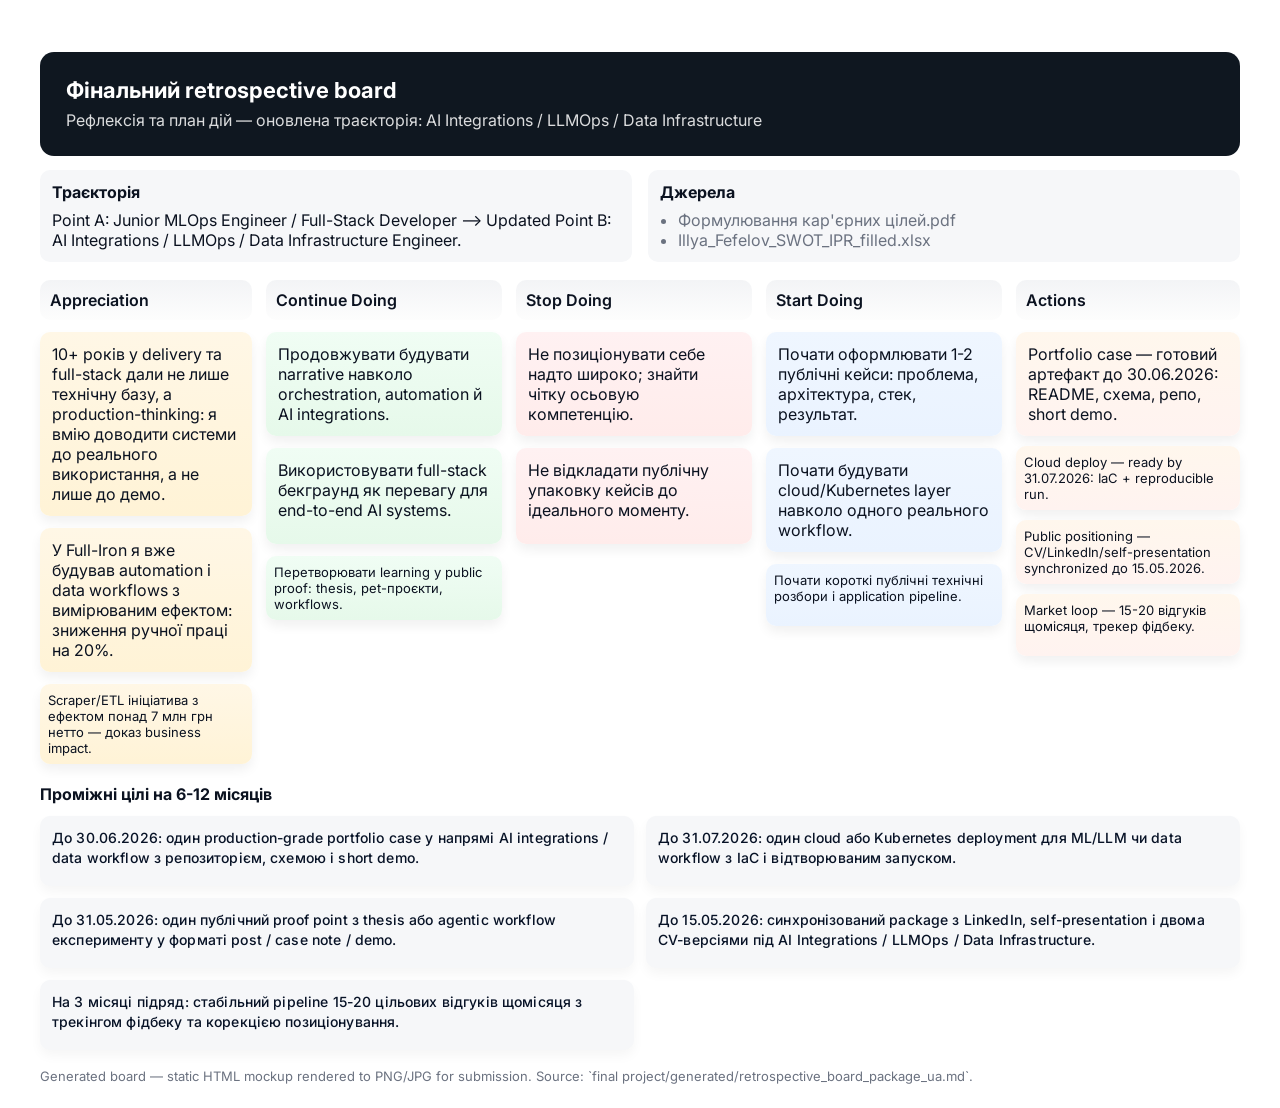
==== projects/final-project/html_board/index.html @ 4e2c8181 "Finish organization: merge final project outputs and update README/INDEX" ====
<!doctype html>
<html lang="uk">
<head>
  <meta charset="utf-8" />
  <meta name="viewport" content="width=device-width, initial-scale=1" />
  <title>Фінальний retrospective board — Illya Fefelov</title>
  <link rel="preconnect" href="https://fonts.googleapis.com">
  <link rel="preconnect" href="https://fonts.gstatic.com" crossorigin>
  <link href="https://fonts.googleapis.com/css2?family=Inter:wght@300;400;600;700&display=swap" rel="stylesheet">
  <style>
    :root{
      --bg:#0f1720; /* deep blue hero bar */
      --card-bg:#f6f7f9;
      --muted:#6b7280;
      --accent:#f59e0b; /* warm amber */
      --gap:18px;
      --radius:12px;
      color:#0b1220;
      font-family:Inter, system-ui, -apple-system, 'Segoe UI', Roboto, 'Helvetica Neue', Arial;
    }
    html,body{height:100%;margin:0}
    .wrap{max-width:1200px;margin:28px auto;padding:24px}
    header{background:var(--bg);color:#fff;padding:26px;border-radius:14px}
    header h1{margin:0;font-size:22px;line-height:1.1}
    header p{margin:8px 0 0;color:rgba(255,255,255,0.85)}
    .meta{display:flex;gap:16px;margin-top:14px}
    .meta .box{background:var(--card-bg);padding:12px;border-radius:10px;flex:1}
    .board{display:flex;gap:14px;margin-top:18px}
    .col{flex:1;display:flex;flex-direction:column;gap:12px}
    .col .col-title{background:linear-gradient(180deg, #f3f4f6, #fdfdfd);padding:10px;border-radius:10px;font-weight:600}
    .sticky{background:linear-gradient(180deg,#fff,#fffbec);padding:12px;border-radius:10px;box-shadow:0 6px 12px rgba(12,16,20,0.06);min-height:72px}
    .sticky.small{min-height:46px;padding:8px;font-size:13px}
    .grid{display:grid;grid-template-columns:repeat(2,1fr);gap:12px}
    .section-wide{flex:2}
    footer{margin-top:18px;color:var(--muted);font-size:13px}
    /* color variants */
    .sticky.yellow{background:linear-gradient(180deg,#fff7e6,#fff3d6)}
    .sticky.green{background:linear-gradient(180deg,#f0fdf4,#e6f9ea)}
    .sticky.red{background:linear-gradient(180deg,#fff1f2,#ffeceb)}
    .sticky.blue{background:linear-gradient(180deg,#eff6ff,#eaf3ff)}
    .sticky.orange{background:linear-gradient(180deg,#fff7ed,#fff3f0)}
    .actions{display:flex;flex-direction:column;gap:10px}
    /* Milestones cards: remove gradient, improve typography */
    .milestones .sticky.small {
      background: var(--card-bg);
      background-image: none !important;
      padding: 12px;
      border-radius: 10px;
      box-shadow: 0 6px 12px rgba(12,16,20,0.04);
      font-size: 14px;
      line-height: 1.45;
      font-weight: 500;
      color: #071226;
      letter-spacing: 0.01em;
    }
    .milestones .col-title { font-weight:700; font-size:16px; margin-bottom:8px; color: #0b1220; }

  </style>
</head>
<body>
  <div class="wrap">
    <header>
      <h1>Фінальний retrospective board</h1>
      <p>Рефлексія та план дій — оновлена траєкторія: AI Integrations / LLMOps / Data Infrastructure</p>
    </header>

    <div class="meta">
      <div class="box section-wide">
        <strong>Траєкторія</strong>
        <p style="margin:8px 0 0;">Point A: Junior MLOps Engineer / Full-Stack Developer —&gt; Updated Point B: AI Integrations / LLMOps / Data Infrastructure Engineer.</p>
      </div>
      <div class="box">
        <strong>Джерела</strong>
        <ul style="margin:8px 0 0;padding-left:18px;color:var(--muted)">
          <li>Формулювання кар'єрних цілей.pdf</li>
          <li>Illya_Fefelov_SWOT_IPR_filled.xlsx</li>
        </ul>
      </div>
    </div>

    <div class="board">
      <div class="col" style="flex:0.9">
        <div class="col-title">Appreciation</div>
        <div class="sticky yellow">10+ років у delivery та full-stack дали не лише технічну базу, а production-thinking: я вмію доводити системи до реального використання, а не лише до демо.</div>
        <div class="sticky yellow">У Full-Iron я вже будував automation і data workflows з вимірюваним ефектом: зниження ручної праці на 20%.</div>
        <div class="sticky yellow small">Scraper/ETL ініціатива з ефектом понад 7 млн грн нетто — доказ business impact.</div>
      </div>

      <div class="col">
        <div class="col-title">Continue Doing</div>
        <div class="sticky green">Продовжувати будувати narrative навколо orchestration, automation й AI integrations.</div>
        <div class="sticky green">Використовувати full-stack бекграунд як перевагу для end-to-end AI systems.</div>
        <div class="sticky green small">Перетворювати learning у public proof: thesis, pet-проєкти, workflows.</div>
      </div>

      <div class="col">
        <div class="col-title">Stop Doing</div>
        <div class="sticky red">Не позиціонувати себе надто широко; знайти чітку осьовую компетенцію.</div>
        <div class="sticky red">Не відкладати публічну упаковку кейсів до ідеального моменту.</div>
      </div>

      <div class="col">
        <div class="col-title">Start Doing</div>
        <div class="sticky blue">Почати оформлювати 1-2 публічні кейси: проблема, архітектура, стек, результат.</div>
        <div class="sticky blue">Почати будувати cloud/Kubernetes layer навколо одного реального workflow.</div>
        <div class="sticky blue small">Почати короткі публічні технічні розбори і application pipeline.</div>
      </div>

      <div class="col" style="flex:0.95">
        <div class="col-title">Actions</div>
        <div class="actions">
          <div class="sticky orange">Portfolio case — готовий артефакт до 30.06.2026: README, схема, репо, short demo.</div>
          <div class="sticky orange small">Cloud deploy — ready by 31.07.2026: IaC + reproducible run.</div>
          <div class="sticky orange small">Public positioning — CV/LinkedIn/self-presentation synchronized до 15.05.2026.</div>
          <div class="sticky orange small">Market loop — 15-20 відгуків щомісяця, трекер фідбеку.</div>
        </div>
      </div>
    </div>

    <section class="milestones" style="margin-top:20px">
      <div class="col-title">Проміжні цілі на 6-12 місяців</div>
      <div style="margin-top:12px;display:grid;grid-template-columns:repeat(2,1fr);gap:12px">
        <div class="sticky small">До 30.06.2026: один production-grade portfolio case у напрямі AI integrations / data workflow з репозиторієм, схемою і short demo.</div>
        <div class="sticky small">До 31.07.2026: один cloud або Kubernetes deployment для ML/LLM чи data workflow з IaC і відтворюваним запуском.</div>
        <div class="sticky small">До 31.05.2026: один публічний proof point з thesis або agentic workflow експерименту у форматі post / case note / demo.</div>
        <div class="sticky small">До 15.05.2026: синхронізований package з LinkedIn, self-presentation і двома CV-версіями під AI Integrations / LLMOps / Data Infrastructure.</div>
        <div class="sticky small">На 3 місяці підряд: стабільний pipeline 15-20 цільових відгуків щомісяця з трекінгом фідбеку та корекцією позиціонування.</div>
      </div>
    </section>

    <footer>
      Generated board — static HTML mockup rendered to PNG/JPG for submission. Source: `final project/generated/retrospective_board_package_ua.md`.
    </footer>
  </div>
</body>
</html>
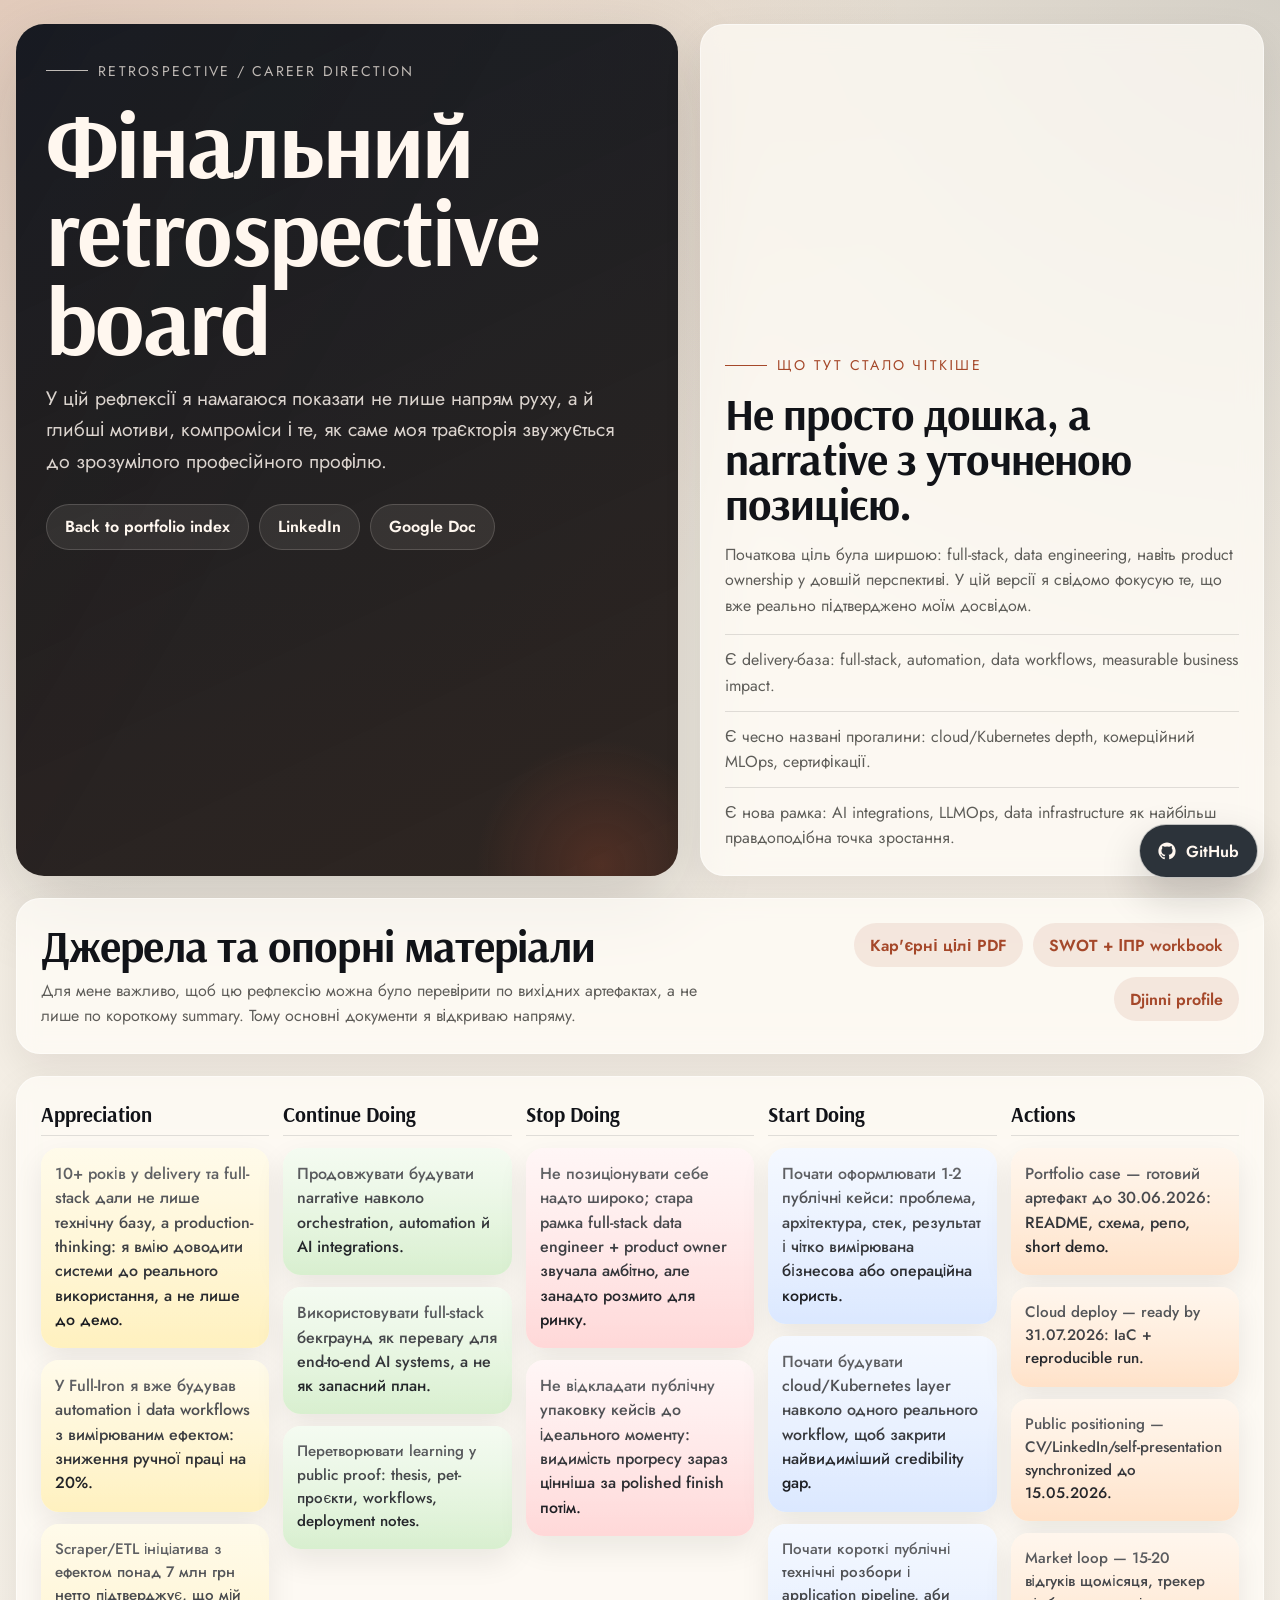
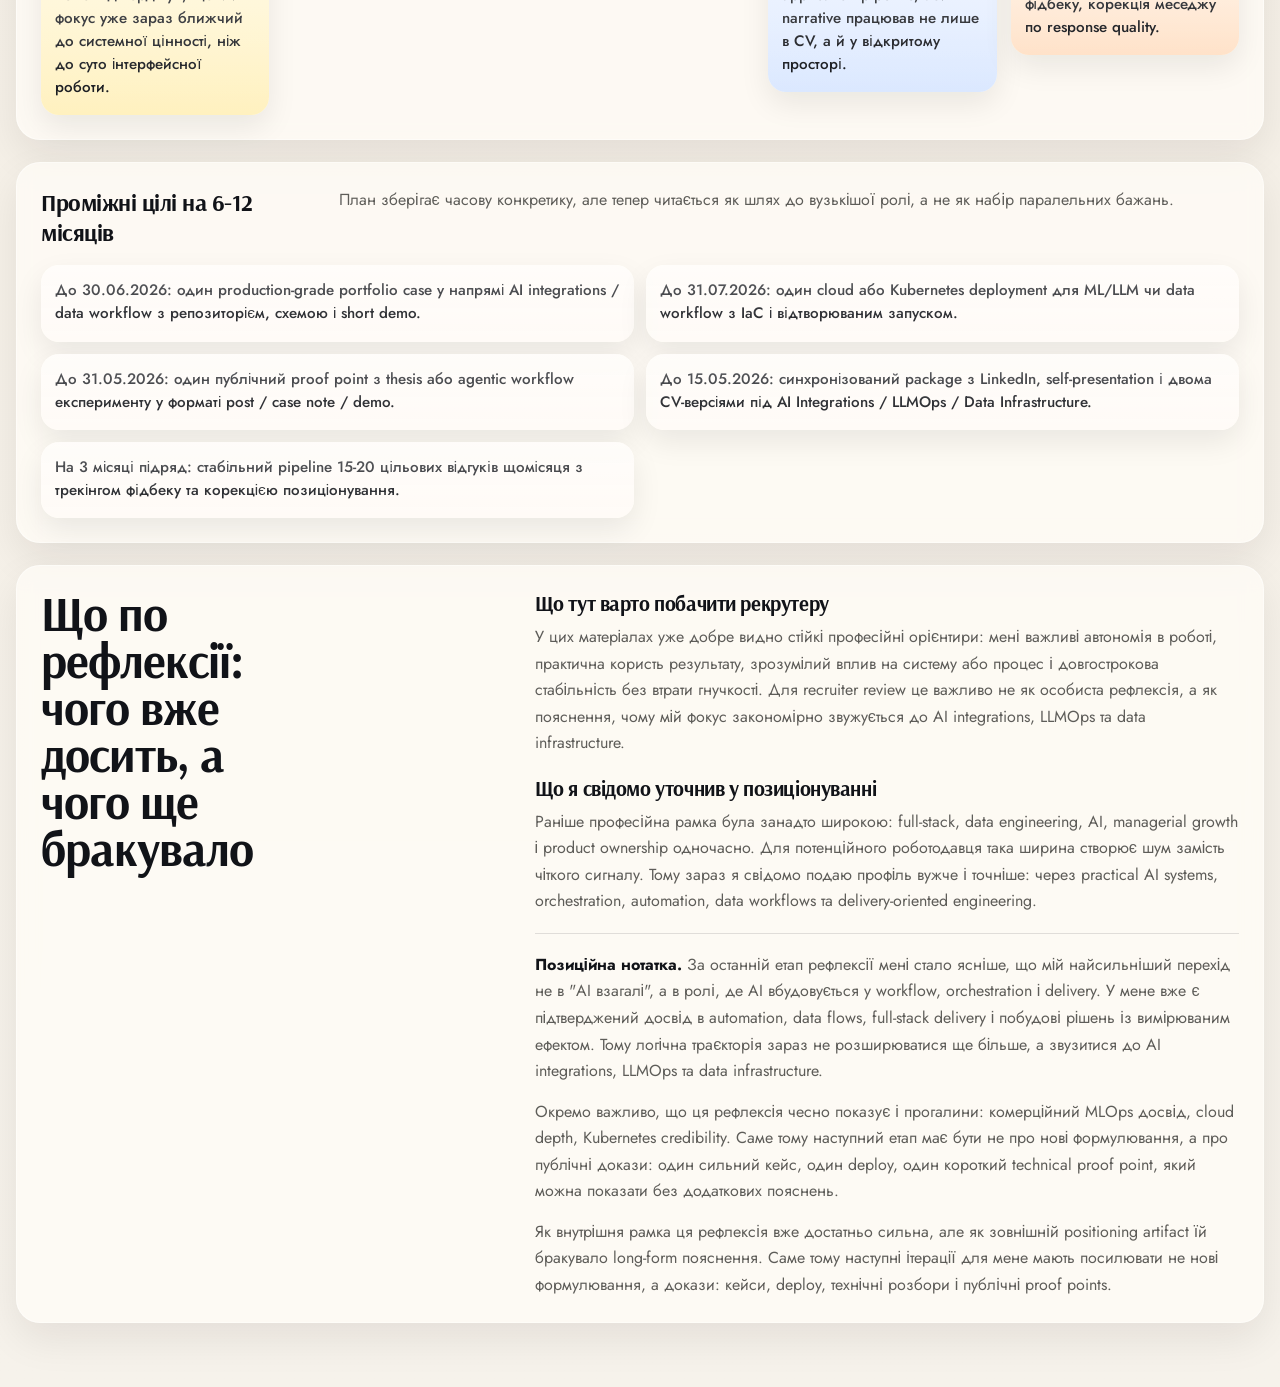
==== commit 454bd111: "Portfolio finalization: cleanup, documentation, and public pages - Created bilingual (UA/EN) landing" ====
--- a/projects/final-project/html_board/index.html
+++ b/projects/final-project/html_board/index.html
@@ -4,133 +4,581 @@
   <meta charset="utf-8" />
   <meta name="viewport" content="width=device-width, initial-scale=1" />
   <title>Фінальний retrospective board — Illya Fefelov</title>
-  <link rel="preconnect" href="https://fonts.googleapis.com">
-  <link rel="preconnect" href="https://fonts.gstatic.com" crossorigin>
-  <link href="https://fonts.googleapis.com/css2?family=Inter:wght@300;400;600;700&display=swap" rel="stylesheet">
+  <meta name="description" content="Retrospective board and reflective notes for Illya Fefelov's AI integrations, LLMOps, and data infrastructure career direction." />
+  <link rel="preconnect" href="https://fonts.googleapis.com" />
+  <link rel="preconnect" href="https://fonts.gstatic.com" crossorigin />
+  <link href="https://fonts.googleapis.com/css2?family=Arsenal:wght@400;700&family=Jost:wght@400;500;600;700&display=swap" rel="stylesheet" />
   <style>
-    :root{
-      --bg:#0f1720; /* deep blue hero bar */
-      --card-bg:#f6f7f9;
-      --muted:#6b7280;
-      --accent:#f59e0b; /* warm amber */
-      --gap:18px;
-      --radius:12px;
-      color:#0b1220;
-      font-family:Inter, system-ui, -apple-system, 'Segoe UI', Roboto, 'Helvetica Neue', Arial;
-    }
-    html,body{height:100%;margin:0}
-    .wrap{max-width:1200px;margin:28px auto;padding:24px}
-    header{background:var(--bg);color:#fff;padding:26px;border-radius:14px}
-    header h1{margin:0;font-size:22px;line-height:1.1}
-    header p{margin:8px 0 0;color:rgba(255,255,255,0.85)}
-    .meta{display:flex;gap:16px;margin-top:14px}
-    .meta .box{background:var(--card-bg);padding:12px;border-radius:10px;flex:1}
-    .board{display:flex;gap:14px;margin-top:18px}
-    .col{flex:1;display:flex;flex-direction:column;gap:12px}
-    .col .col-title{background:linear-gradient(180deg, #f3f4f6, #fdfdfd);padding:10px;border-radius:10px;font-weight:600}
-    .sticky{background:linear-gradient(180deg,#fff,#fffbec);padding:12px;border-radius:10px;box-shadow:0 6px 12px rgba(12,16,20,0.06);min-height:72px}
-    .sticky.small{min-height:46px;padding:8px;font-size:13px}
-    .grid{display:grid;grid-template-columns:repeat(2,1fr);gap:12px}
-    .section-wide{flex:2}
-    footer{margin-top:18px;color:var(--muted);font-size:13px}
-    /* color variants */
-    .sticky.yellow{background:linear-gradient(180deg,#fff7e6,#fff3d6)}
-    .sticky.green{background:linear-gradient(180deg,#f0fdf4,#e6f9ea)}
-    .sticky.red{background:linear-gradient(180deg,#fff1f2,#ffeceb)}
-    .sticky.blue{background:linear-gradient(180deg,#eff6ff,#eaf3ff)}
-    .sticky.orange{background:linear-gradient(180deg,#fff7ed,#fff3f0)}
-    .actions{display:flex;flex-direction:column;gap:10px}
-    /* Milestones cards: remove gradient, improve typography */
-    .milestones .sticky.small {
-      background: var(--card-bg);
-      background-image: none !important;
-      padding: 12px;
-      border-radius: 10px;
-      box-shadow: 0 6px 12px rgba(12,16,20,0.04);
-      font-size: 14px;
-      line-height: 1.45;
+    :root {
+      --bg: #f4eee4;
+      --paper: rgba(255, 252, 247, 0.9);
+      --ink: #111318;
+      --muted: #5e5d59;
+      --line: rgba(17, 19, 24, 0.12);
+      --accent: #a5482a;
+      --deep: #161d26;
+      --yellow: #fff1bf;
+      --green: #d8efcf;
+      --red: #ffd8d8;
+      --blue: #dbe8ff;
+      --orange: #ffe2c9;
+      --radius: 18px;
+      --shadow: 0 16px 40px rgba(24, 18, 11, 0.08);
+    }
+
+    * { box-sizing: border-box; }
+    html { scroll-behavior: smooth; }
+    body {
+      margin: 0;
+      color: var(--ink);
+      font-family: "Jost", "Segoe UI", sans-serif;
+      background:
+        radial-gradient(circle at top left, rgba(165, 72, 42, 0.16), transparent 28%),
+        radial-gradient(circle at right top, rgba(20, 54, 72, 0.12), transparent 24%),
+        linear-gradient(180deg, #efe5d8 0%, #f4eee4 24%, #f6f2eb 100%);
+    }
+
+    a {
+      color: inherit;
+      text-decoration: none;
+    }
+
+    .github-bubble {
+      position: fixed;
+      right: 22px;
+      bottom: 22px;
+      z-index: 50;
+      display: inline-flex;
+      align-items: center;
+      gap: 10px;
+      min-height: 54px;
+      padding: 0 18px;
+      border-radius: 999px;
+      border: 1px solid rgba(255, 252, 247, 0.7);
+      background: rgba(22, 29, 38, 0.9);
+      color: #fff7ef;
+      box-shadow: 0 18px 42px rgba(17, 17, 17, 0.18);
+      backdrop-filter: blur(14px);
+      font-weight: 600;
+      transition: transform 180ms ease, background-color 180ms ease, box-shadow 180ms ease;
+    }
+
+    .github-bubble:hover {
+      transform: translateY(-3px);
+      background: #10151d;
+      box-shadow: 0 22px 50px rgba(17, 17, 17, 0.22);
+    }
+
+    .github-bubble svg {
+      width: 18px;
+      height: 18px;
+      flex: 0 0 auto;
+      fill: currentColor;
+    }
+
+    .page {
+      width: min(calc(100% - 32px), 1260px);
+      margin: 0 auto;
+      padding: 24px 0 64px;
+    }
+
+    .hero {
+      min-height: calc(100svh - 48px);
+      display: grid;
+      grid-template-columns: minmax(0, 1.08fr) minmax(300px, 0.92fr);
+      gap: 22px;
+      align-items: stretch;
+    }
+
+    .hero-copy,
+    .hero-panel,
+    .content > * {
+      opacity: 0;
+      transform: translateY(20px);
+      animation: fade-up 0.75s ease forwards;
+    }
+
+    .hero-panel { animation-delay: 0.12s; }
+
+    .eyebrow {
+      display: inline-flex;
+      align-items: center;
+      gap: 10px;
+      color: rgba(255, 247, 239, 0.72);
+      text-transform: uppercase;
+      letter-spacing: 0.16em;
+      font-size: 0.88rem;
+    }
+
+    .eyebrow::before {
+      content: "";
+      width: 42px;
+      height: 1px;
+      background: currentColor;
+    }
+
+    .hero-copy {
+      position: relative;
+      overflow: hidden;
+      padding: 30px;
+      border-radius: 28px;
+      background:
+        linear-gradient(155deg, rgba(16, 21, 29, 0.96), rgba(29, 20, 16, 0.92)),
+        linear-gradient(120deg, rgba(165, 72, 42, 0.38), transparent 48%);
+      color: #fff7ef;
+      box-shadow: 0 28px 80px rgba(17, 17, 17, 0.18);
+    }
+
+    .hero-copy::after {
+      content: "";
+      position: absolute;
+      right: -8%;
+      bottom: -14%;
+      width: 260px;
+      height: 260px;
+      border-radius: 50%;
+      background: radial-gradient(circle, rgba(165, 72, 42, 0.28), transparent 68%);
+      pointer-events: none;
+    }
+
+    h1,
+    h2,
+    h3 {
+      margin: 0;
+      font-family: "Arsenal", Georgia, serif;
+      font-weight: 700;
+      letter-spacing: -0.02em;
+    }
+
+    h1 {
+      margin-top: 18px;
+      max-width: 10ch;
+      font-size: clamp(2.8rem, 8vw, 5.9rem);
+      line-height: 0.94;
+    }
+
+    .hero-copy p {
+      margin: 18px 0 0;
+      max-width: 37rem;
+      font-size: clamp(1.02rem, 2vw, 1.22rem);
+      line-height: 1.62;
+      color: rgba(255, 247, 239, 0.84);
+    }
+
+    .actions {
+      display: flex;
+      flex-wrap: wrap;
+      gap: 10px;
+      margin-top: 26px;
+    }
+
+    .chip {
+      display: inline-flex;
+      align-items: center;
+      min-height: 46px;
+      padding: 0 18px;
+      border-radius: 999px;
+      border: 1px solid rgba(255, 247, 239, 0.16);
+      background: rgba(255, 247, 239, 0.08);
+      color: #fff7ef;
+      font-weight: 600;
+      transition: transform 180ms ease, background-color 180ms ease, border-color 180ms ease;
+    }
+
+    .chip:hover,
+    .source-link:hover,
+    .home-link:hover {
+      transform: translateY(-2px);
+    }
+
+    .hero-panel {
+      display: grid;
+      align-content: end;
+      gap: 16px;
+      padding: 24px;
+      border-radius: 24px;
+      background: rgba(255, 252, 247, 0.72);
+      backdrop-filter: blur(12px);
+      border: 1px solid rgba(255, 255, 255, 0.46);
+      box-shadow: var(--shadow);
+    }
+
+    .hero-panel h2 {
+      font-size: clamp(1.9rem, 4vw, 2.8rem);
+      line-height: 1;
+    }
+
+    .hero-panel p,
+    .hero-panel li {
+      margin: 0;
+      color: var(--muted);
+      line-height: 1.6;
+    }
+
+    .hero-panel ul {
+      margin: 0;
+      padding: 0;
+      list-style: none;
+      display: grid;
+      gap: 12px;
+    }
+
+    .hero-panel li {
+      padding-top: 12px;
+      border-top: 1px solid var(--line);
+    }
+
+    .content {
+      display: grid;
+      gap: 22px;
+      margin-top: 22px;
+    }
+
+    .source-strip,
+    .section,
+    .note-panel {
+      padding: 24px;
+      border-radius: 24px;
+      background: rgba(255, 252, 247, 0.74);
+      backdrop-filter: blur(10px);
+      border: 1px solid rgba(255, 255, 255, 0.46);
+      box-shadow: var(--shadow);
+    }
+
+    .source-strip {
+      animation-delay: 0.18s;
+    }
+
+    .source-grid {
+      display: grid;
+      grid-template-columns: minmax(0, 1.15fr) minmax(300px, 0.85fr);
+      gap: 18px;
+      align-items: start;
+    }
+
+    .source-grid p {
+      margin: 10px 0 0;
+      color: var(--muted);
+      line-height: 1.6;
+      max-width: 48rem;
+    }
+
+    .source-links {
+      display: flex;
+      flex-wrap: wrap;
+      gap: 10px;
+      justify-content: flex-end;
+    }
+
+    .source-link,
+    .home-link {
+      display: inline-flex;
+      align-items: center;
+      min-height: 44px;
+      padding: 0 16px;
+      border-radius: 999px;
+      background: rgba(165, 72, 42, 0.1);
+      color: var(--accent);
+      font-weight: 600;
+      transition: transform 180ms ease, background-color 180ms ease;
+    }
+
+    .board {
+      animation-delay: 0.24s;
+      display: grid;
+      grid-template-columns: repeat(5, minmax(0, 1fr));
+      gap: 14px;
+    }
+
+    .lane {
+      display: flex;
+      flex-direction: column;
+      gap: 12px;
+      min-width: 0;
+    }
+
+    .lane-title {
+      padding-bottom: 8px;
+      border-bottom: 1px solid var(--line);
+      font-family: "Arsenal", Georgia, serif;
+      font-size: 1.3rem;
+      font-weight: 700;
+    }
+
+    .sticky {
+      position: relative;
+      min-height: 86px;
+      padding: 14px 14px 16px;
+      border-radius: var(--radius);
+      box-shadow: 0 12px 30px rgba(18, 17, 16, 0.08);
+      line-height: 1.52;
       font-weight: 500;
-      color: #071226;
-      letter-spacing: 0.01em;
-    }
-    .milestones .col-title { font-weight:700; font-size:16px; margin-bottom:8px; color: #0b1220; }
-
+    }
+
+    .sticky::before {
+      content: "";
+      position: absolute;
+      inset: 0;
+      border-radius: inherit;
+      background: linear-gradient(180deg, rgba(255, 255, 255, 0.38), transparent);
+      pointer-events: none;
+    }
+
+    .sticky.small {
+      min-height: 60px;
+      font-size: 0.95rem;
+    }
+
+    .yellow { background: linear-gradient(180deg, #fff8dd, var(--yellow)); }
+    .green { background: linear-gradient(180deg, #eef9e9, var(--green)); }
+    .red { background: linear-gradient(180deg, #fff0f0, var(--red)); }
+    .blue { background: linear-gradient(180deg, #eef4ff, var(--blue)); }
+    .orange { background: linear-gradient(180deg, #fff1e2, var(--orange)); }
+
+    .milestones {
+      animation-delay: 0.3s;
+    }
+
+    .section-head {
+      display: grid;
+      grid-template-columns: minmax(220px, 280px) minmax(0, 1fr);
+      gap: 18px;
+      align-items: start;
+      margin-bottom: 18px;
+    }
+
+    .section-head p,
+    .note-grid p,
+    .note-grid li {
+      margin: 0;
+      color: var(--muted);
+      line-height: 1.66;
+    }
+
+    .milestone-grid {
+      display: grid;
+      grid-template-columns: repeat(2, minmax(0, 1fr));
+      gap: 12px;
+    }
+
+    .milestone-grid .sticky {
+      background: rgba(255, 252, 247, 0.86);
+      min-height: auto;
+    }
+
+    .note-panel {
+      animation-delay: 0.36s;
+    }
+
+    .note-grid {
+      display: grid;
+      grid-template-columns: minmax(240px, 0.8fr) minmax(0, 1.2fr);
+      gap: 24px;
+    }
+
+    .note-grid h2 {
+      font-size: clamp(2rem, 4vw, 3rem);
+      line-height: 0.98;
+      max-width: 10ch;
+    }
+
+    .note-grid h3 {
+      font-size: 1.3rem;
+      margin-bottom: 8px;
+    }
+
+    .note-grid .stack {
+      display: grid;
+      gap: 18px;
+    }
+
+    .longform {
+      padding-top: 18px;
+      border-top: 1px solid var(--line);
+    }
+
+    .longform p + p {
+      margin-top: 14px;
+    }
+
+    .longform strong {
+      color: var(--ink);
+    }
+
+    @keyframes fade-up {
+      to {
+        opacity: 1;
+        transform: translateY(0);
+      }
+    }
+
+    @media (max-width: 1080px) {
+      .hero,
+      .source-grid,
+      .board,
+      .section-head,
+      .note-grid,
+      .milestone-grid {
+        grid-template-columns: 1fr;
+      }
+
+      .hero {
+        min-height: auto;
+      }
+
+      .source-links {
+        justify-content: flex-start;
+      }
+    }
+
+    @media (max-width: 720px) {
+      .page {
+        width: min(calc(100% - 20px), 1260px);
+        padding-bottom: 44px;
+      }
+
+      .hero-copy,
+      .hero-panel,
+      .source-strip,
+      .section,
+      .note-panel {
+        padding: 20px;
+      }
+
+      h1 {
+        font-size: clamp(2.4rem, 14vw, 4rem);
+      }
+
+      .github-bubble {
+        right: 14px;
+        bottom: 14px;
+        min-height: 50px;
+        padding: 0 16px;
+      }
+    }
   </style>
 </head>
 <body>
-  <div class="wrap">
-    <header>
-      <h1>Фінальний retrospective board</h1>
-      <p>Рефлексія та план дій — оновлена траєкторія: AI Integrations / LLMOps / Data Infrastructure</p>
-    </header>
-
-    <div class="meta">
-      <div class="box section-wide">
-        <strong>Траєкторія</strong>
-        <p style="margin:8px 0 0;">Point A: Junior MLOps Engineer / Full-Stack Developer —&gt; Updated Point B: AI Integrations / LLMOps / Data Infrastructure Engineer.</p>
-      </div>
-      <div class="box">
-        <strong>Джерела</strong>
-        <ul style="margin:8px 0 0;padding-left:18px;color:var(--muted)">
-          <li>Формулювання кар'єрних цілей.pdf</li>
-          <li>Illya_Fefelov_SWOT_IPR_filled.xlsx</li>
+  <main class="page">
+    <section class="hero">
+      <header class="hero-copy">
+        <div class="eyebrow">Retrospective / Career direction</div>
+        <h1>Фінальний retrospective board</h1>
+        <p>У цій рефлексії я намагаюся показати не лише напрям руху, а й глибші мотиви, компроміси і те, як саме моя траєкторія звужується до зрозумілого професійного профілю.</p>
+        <div class="actions">
+          <a class="chip" href="/">Back to portfolio index</a>
+          <a class="chip" href="https://www.linkedin.com/in/illyafefelov/" target="_blank" rel="noopener noreferrer">LinkedIn</a>
+          <a class="chip" href="https://docs.google.com/document/d/1EToaeS8X1PMUpMuqVpWzrtTNfvOaln-ehl9uRTK78QY/edit?usp=sharing" target="_blank" rel="noopener noreferrer">Google Doc</a>
+        </div>
+      </header>
+
+      <aside class="hero-panel">
+        <div class="eyebrow" style="color: var(--accent);">Що тут стало чіткіше</div>
+        <h2>Не просто дошка, а narrative з уточненою позицією.</h2>
+        <p>Початкова ціль була ширшою: full-stack, data engineering, навіть product ownership у довшій перспективі. У цій версії я свідомо фокусую те, що вже реально підтверджено моїм досвідом.</p>
+        <ul>
+          <li>Є delivery-база: full-stack, automation, data workflows, measurable business impact.</li>
+          <li>Є чесно названі прогалини: cloud/Kubernetes depth, комерційний MLOps, сертифікації.</li>
+          <li>Є нова рамка: AI integrations, LLMOps, data infrastructure як найбільш правдоподібна точка зростання.</li>
         </ul>
-      </div>
-    </div>
-
-    <div class="board">
-      <div class="col" style="flex:0.9">
-        <div class="col-title">Appreciation</div>
-        <div class="sticky yellow">10+ років у delivery та full-stack дали не лише технічну базу, а production-thinking: я вмію доводити системи до реального використання, а не лише до демо.</div>
-        <div class="sticky yellow">У Full-Iron я вже будував automation і data workflows з вимірюваним ефектом: зниження ручної праці на 20%.</div>
-        <div class="sticky yellow small">Scraper/ETL ініціатива з ефектом понад 7 млн грн нетто — доказ business impact.</div>
-      </div>
-
-      <div class="col">
-        <div class="col-title">Continue Doing</div>
-        <div class="sticky green">Продовжувати будувати narrative навколо orchestration, automation й AI integrations.</div>
-        <div class="sticky green">Використовувати full-stack бекграунд як перевагу для end-to-end AI systems.</div>
-        <div class="sticky green small">Перетворювати learning у public proof: thesis, pet-проєкти, workflows.</div>
-      </div>
-
-      <div class="col">
-        <div class="col-title">Stop Doing</div>
-        <div class="sticky red">Не позиціонувати себе надто широко; знайти чітку осьовую компетенцію.</div>
-        <div class="sticky red">Не відкладати публічну упаковку кейсів до ідеального моменту.</div>
-      </div>
-
-      <div class="col">
-        <div class="col-title">Start Doing</div>
-        <div class="sticky blue">Почати оформлювати 1-2 публічні кейси: проблема, архітектура, стек, результат.</div>
-        <div class="sticky blue">Почати будувати cloud/Kubernetes layer навколо одного реального workflow.</div>
-        <div class="sticky blue small">Почати короткі публічні технічні розбори і application pipeline.</div>
-      </div>
-
-      <div class="col" style="flex:0.95">
-        <div class="col-title">Actions</div>
-        <div class="actions">
+      </aside>
+    </section>
+
+    <div class="content">
+      <section class="source-strip">
+        <div class="source-grid">
+          <div>
+            <h2 style="font-size: clamp(1.9rem, 4vw, 2.8rem); line-height: 1;">Джерела та опорні матеріали</h2>
+            <p>Для мене важливо, щоб цю рефлексію можна було перевірити по вихідних артефактах, а не лише по короткому summary. Тому основні документи я відкриваю напряму.</p>
+          </div>
+          <div class="source-links">
+            <a class="source-link" href="/workshops/resources/%D0%A4%D0%BE%D1%80%D0%BC%D1%83%D0%BB%D1%8E%D0%B2%D0%B0%D0%BD%D0%BD%D1%8F%20%D0%BA%D0%B0%D1%80%27%D1%94%D1%80%D0%BD%D0%B8%D1%85%20%D1%86%D1%96%D0%BB%D0%B5%D0%B9.pdf" target="_blank" rel="noopener noreferrer">Кар'єрні цілі PDF</a>
+            <a class="source-link" href="/workshops/how-to-get-a-raise/Illya_Fefelov_SWOT_IPR_filled.xlsx" target="_blank" rel="noopener noreferrer">SWOT + ІПР workbook</a>
+            <a class="source-link" href="https://djinni.co/q/b34bf54de1/" target="_blank" rel="noopener noreferrer">Djinni profile</a>
+          </div>
+        </div>
+      </section>
+
+      <section class="section board" aria-label="Retrospective board columns">
+        <div class="lane">
+          <div class="lane-title">Appreciation</div>
+          <div class="sticky yellow">10+ років у delivery та full-stack дали не лише технічну базу, а production-thinking: я вмію доводити системи до реального використання, а не лише до демо.</div>
+          <div class="sticky yellow">У Full-Iron я вже будував automation і data workflows з вимірюваним ефектом: зниження ручної праці на 20%.</div>
+          <div class="sticky yellow small">Scraper/ETL ініціатива з ефектом понад 7 млн грн нетто підтверджує, що мій фокус уже зараз ближчий до системної цінності, ніж до суто інтерфейсної роботи.</div>
+        </div>
+
+        <div class="lane">
+          <div class="lane-title">Continue Doing</div>
+          <div class="sticky green">Продовжувати будувати narrative навколо orchestration, automation й AI integrations.</div>
+          <div class="sticky green">Використовувати full-stack бекграунд як перевагу для end-to-end AI systems, а не як запасний план.</div>
+          <div class="sticky green small">Перетворювати learning у public proof: thesis, pet-проєкти, workflows, deployment notes.</div>
+        </div>
+
+        <div class="lane">
+          <div class="lane-title">Stop Doing</div>
+          <div class="sticky red">Не позиціонувати себе надто широко; стара рамка full-stack data engineer + product owner звучала амбітно, але занадто розмито для ринку.</div>
+          <div class="sticky red">Не відкладати публічну упаковку кейсів до ідеального моменту: видимість прогресу зараз цінніша за polished finish потім.</div>
+        </div>
+
+        <div class="lane">
+          <div class="lane-title">Start Doing</div>
+          <div class="sticky blue">Почати оформлювати 1-2 публічні кейси: проблема, архітектура, стек, результат і чітко вимірювана бізнесова або операційна користь.</div>
+          <div class="sticky blue">Почати будувати cloud/Kubernetes layer навколо одного реального workflow, щоб закрити найвидиміший credibility gap.</div>
+          <div class="sticky blue small">Почати короткі публічні технічні розбори і application pipeline, аби narrative працював не лише в CV, а й у відкритому просторі.</div>
+        </div>
+
+        <div class="lane">
+          <div class="lane-title">Actions</div>
           <div class="sticky orange">Portfolio case — готовий артефакт до 30.06.2026: README, схема, репо, short demo.</div>
           <div class="sticky orange small">Cloud deploy — ready by 31.07.2026: IaC + reproducible run.</div>
           <div class="sticky orange small">Public positioning — CV/LinkedIn/self-presentation synchronized до 15.05.2026.</div>
-          <div class="sticky orange small">Market loop — 15-20 відгуків щомісяця, трекер фідбеку.</div>
-        </div>
-      </div>
+          <div class="sticky orange small">Market loop — 15-20 відгуків щомісяця, трекер фідбеку, корекція меседжу по response quality.</div>
+        </div>
+      </section>
+
+      <section class="section milestones">
+        <div class="section-head">
+          <h2>Проміжні цілі на 6-12 місяців</h2>
+          <p>План зберігає часову конкретику, але тепер читається як шлях до вузькішої ролі, а не як набір паралельних бажань.</p>
+        </div>
+        <div class="milestone-grid">
+          <div class="sticky small">До 30.06.2026: один production-grade portfolio case у напрямі AI integrations / data workflow з репозиторієм, схемою і short demo.</div>
+          <div class="sticky small">До 31.07.2026: один cloud або Kubernetes deployment для ML/LLM чи data workflow з IaC і відтворюваним запуском.</div>
+          <div class="sticky small">До 31.05.2026: один публічний proof point з thesis або agentic workflow експерименту у форматі post / case note / demo.</div>
+          <div class="sticky small">До 15.05.2026: синхронізований package з LinkedIn, self-presentation і двома CV-версіями під AI Integrations / LLMOps / Data Infrastructure.</div>
+          <div class="sticky small">На 3 місяці підряд: стабільний pipeline 15-20 цільових відгуків щомісяця з трекінгом фідбеку та корекцією позиціонування.</div>
+        </div>
+      </section>
+
+      <section class="note-panel">
+        <div class="note-grid">
+          <div>
+            <h2>Що по рефлексії: чого вже досить, а чого ще бракувало</h2>
+          </div>
+          <div class="stack">
+            <div>
+              <h3>Що тут варто побачити рекрутеру</h3>
+              <p>У цих матеріалах уже добре видно стійкі професійні орієнтири: мені важливі автономія в роботі, практична користь результату, зрозумілий вплив на систему або процес і довгострокова стабільність без втрати гнучкості. Для recruiter review це важливо не як особиста рефлексія, а як пояснення, чому мій фокус закономірно звужується до AI integrations, LLMOps та data infrastructure.</p>
+            </div>
+
+            <div>
+              <h3>Що я свідомо уточнив у позиціонуванні</h3>
+              <p>Раніше професійна рамка була занадто широкою: full-stack, data engineering, AI, managerial growth і product ownership одночасно. Для потенційного роботодавця така ширина створює шум замість чіткого сигналу. Тому зараз я свідомо подаю профіль вужче і точніше: через practical AI systems, orchestration, automation, data workflows та delivery-oriented engineering.</p>
+            </div>
+
+            <div class="longform">
+              <p><strong>Позиційна нотатка.</strong> За останній етап рефлексії мені стало ясніше, що мій найсильніший перехід не в "AI взагалі", а в ролі, де AI вбудовується у workflow, orchestration і delivery. У мене вже є підтверджений досвід в automation, data flows, full-stack delivery і побудові рішень із вимірюваним ефектом. Тому логічна траєкторія зараз не розширюватися ще більше, а звузитися до AI integrations, LLMOps та data infrastructure.</p>
+              <p>Окремо важливо, що ця рефлексія чесно показує і прогалини: комерційний MLOps досвід, cloud depth, Kubernetes credibility. Саме тому наступний етап має бути не про нові формулювання, а про публічні докази: один сильний кейс, один deploy, один короткий technical proof point, який можна показати без додаткових пояснень.</p>
+              <p>Як внутрішня рамка ця рефлексія вже достатньо сильна, але як зовнішній positioning artifact їй бракувало long-form пояснення. Саме тому наступні ітерації для мене мають посилювати не нові формулювання, а докази: кейси, deploy, технічні розбори і публічні proof points.</p>
+            </div>
+          </div>
+        </div>
+      </section>
     </div>
-
-    <section class="milestones" style="margin-top:20px">
-      <div class="col-title">Проміжні цілі на 6-12 місяців</div>
-      <div style="margin-top:12px;display:grid;grid-template-columns:repeat(2,1fr);gap:12px">
-        <div class="sticky small">До 30.06.2026: один production-grade portfolio case у напрямі AI integrations / data workflow з репозиторієм, схемою і short demo.</div>
-        <div class="sticky small">До 31.07.2026: один cloud або Kubernetes deployment для ML/LLM чи data workflow з IaC і відтворюваним запуском.</div>
-        <div class="sticky small">До 31.05.2026: один публічний proof point з thesis або agentic workflow експерименту у форматі post / case note / demo.</div>
-        <div class="sticky small">До 15.05.2026: синхронізований package з LinkedIn, self-presentation і двома CV-версіями під AI Integrations / LLMOps / Data Infrastructure.</div>
-        <div class="sticky small">На 3 місяці підряд: стабільний pipeline 15-20 цільових відгуків щомісяця з трекінгом фідбеку та корекцією позиціонування.</div>
-      </div>
-    </section>
-
-    <footer>
-      Generated board — static HTML mockup rendered to PNG/JPG for submission. Source: `final project/generated/retrospective_board_package_ua.md`.
-    </footer>
-  </div>
+  </main>
+  <a class="github-bubble" href="https://github.com/ilyafefelov/career-training-portfolio" target="_blank" rel="noopener noreferrer" aria-label="Open GitHub repository">
+    <svg viewBox="0 0 24 24" aria-hidden="true"><path d="M12 .5C5.65.5.5 5.65.5 12c0 5.08 3.29 9.39 7.86 10.91.57.11.78-.25.78-.56 0-.27-.01-1.17-.02-2.11-3.2.7-3.88-1.36-3.88-1.36-.52-1.34-1.28-1.69-1.28-1.69-1.05-.72.08-.7.08-.7 1.16.08 1.77 1.19 1.77 1.19 1.03 1.77 2.71 1.26 3.37.96.1-.75.4-1.26.73-1.55-2.56-.29-5.26-1.28-5.26-5.72 0-1.26.45-2.29 1.18-3.1-.12-.29-.51-1.45.11-3.03 0 0 .97-.31 3.19 1.18a10.9 10.9 0 0 1 5.8 0c2.22-1.49 3.19-1.18 3.19-1.18.62 1.58.23 2.74.11 3.03.73.81 1.18 1.84 1.18 3.1 0 4.45-2.7 5.43-5.28 5.71.41.35.78 1.05.78 2.12 0 1.53-.01 2.76-.01 3.14 0 .31.21.68.79.56A11.5 11.5 0 0 0 23.5 12C23.5 5.65 18.35.5 12 .5Z"/></svg>
+    <span>GitHub</span>
+  </a>
 </body>
 </html>
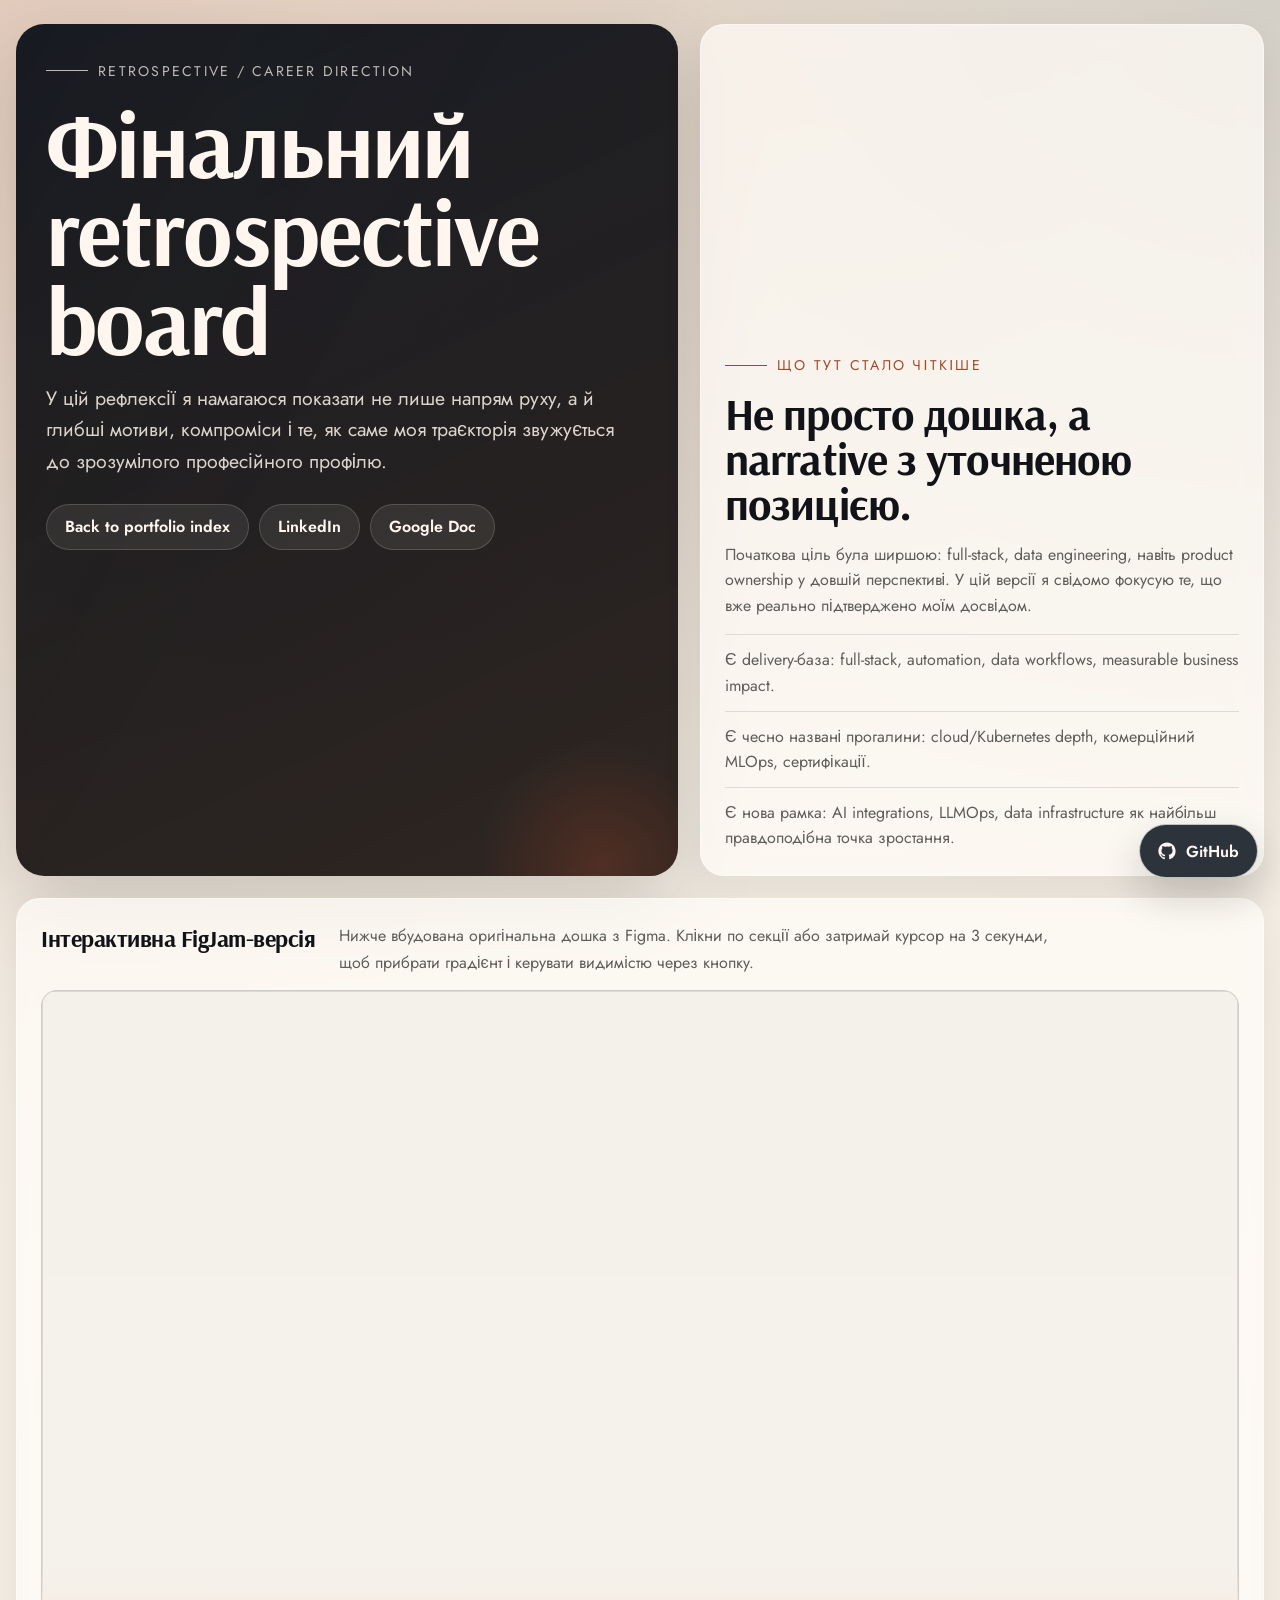
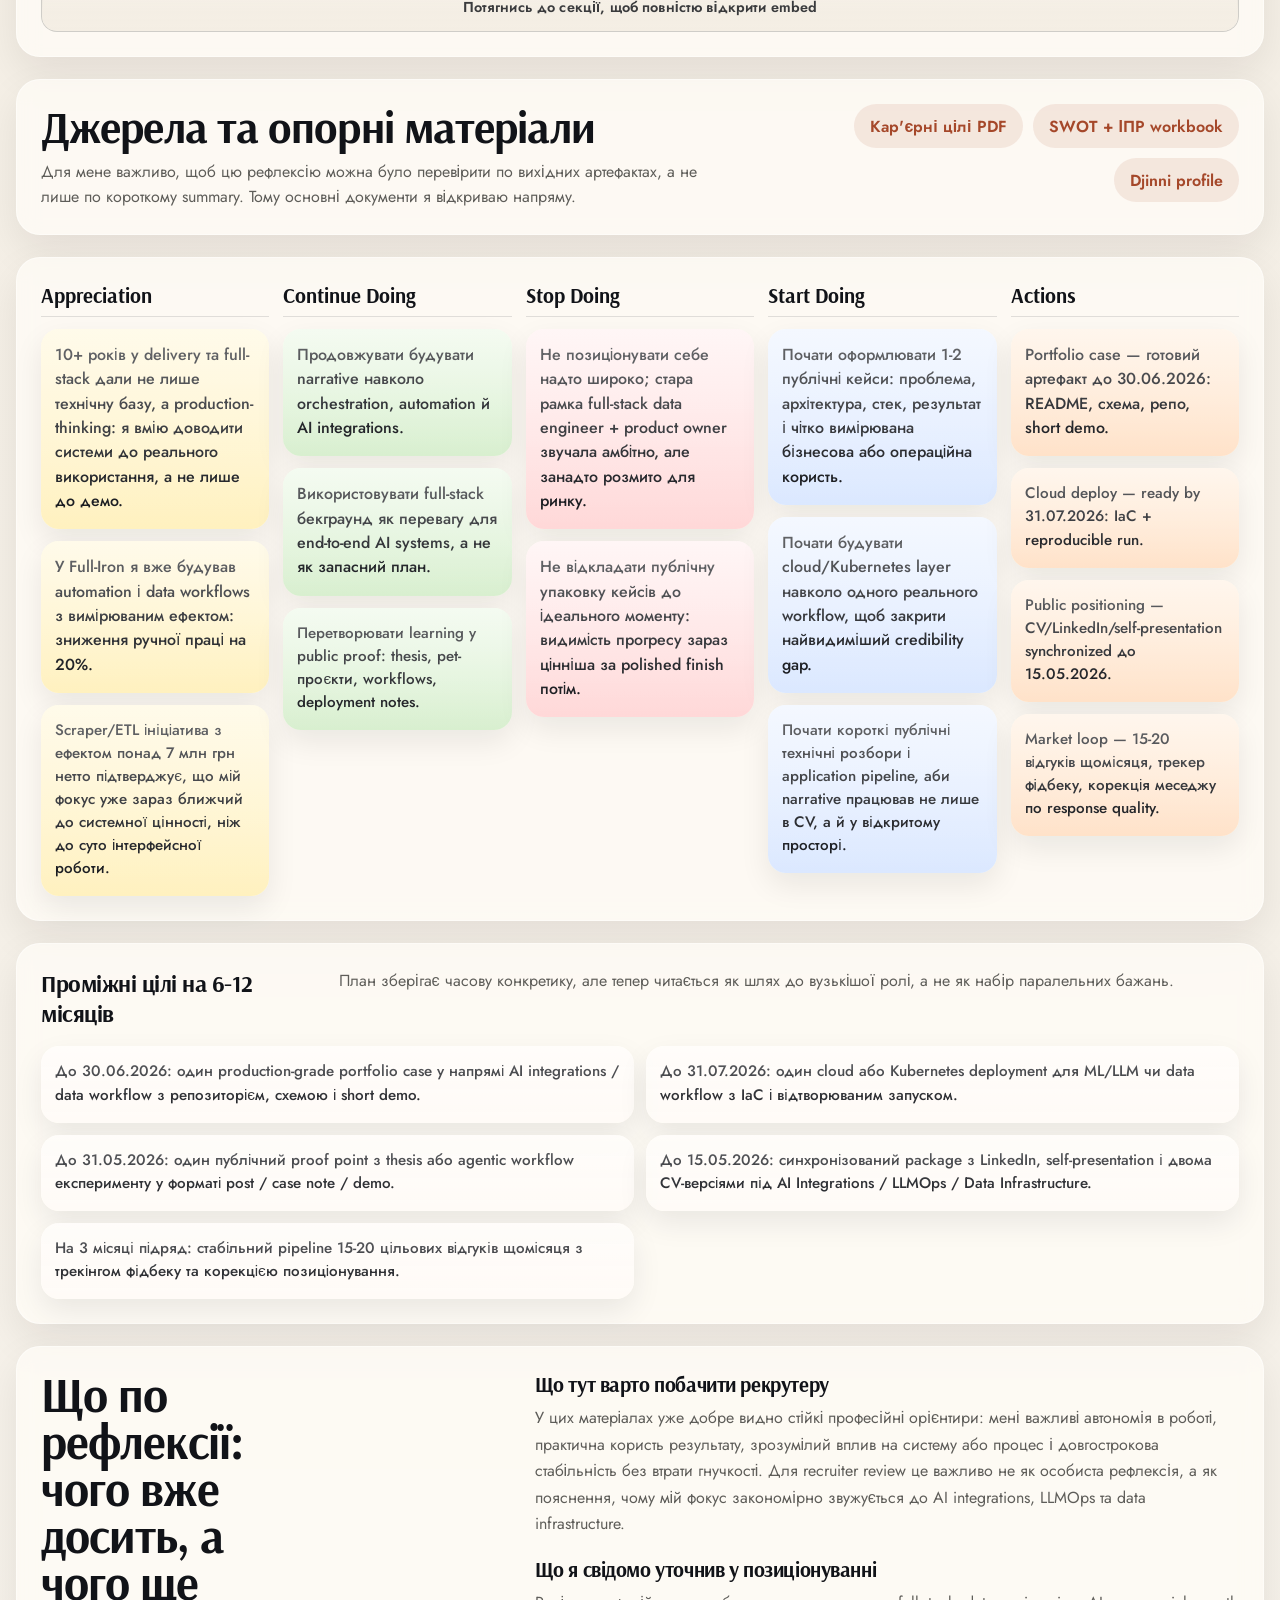
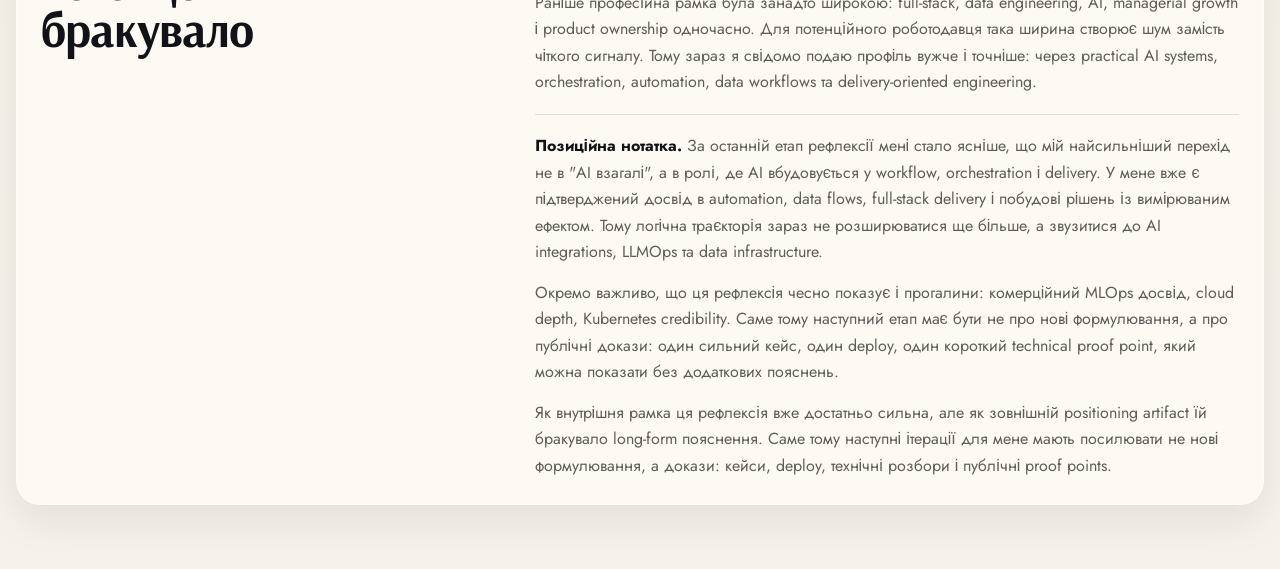
==== commit 367355f3: "Add interactive Figma embed reveal/cover section to retrospective page" ====
--- a/projects/final-project/html_board/index.html
+++ b/projects/final-project/html_board/index.html
@@ -245,6 +245,100 @@
       box-shadow: var(--shadow);
     }
 
+    .figma-embed-shell {
+      position: relative;
+      overflow: clip;
+      animation-delay: 0.12s;
+      cursor: pointer;
+    }
+
+    .figma-embed-shell .section-head {
+      margin-bottom: 14px;
+    }
+
+    .figma-embed-shell .section-head p {
+      max-width: 46rem;
+    }
+
+    .figma-stage {
+      position: relative;
+      border-radius: 16px;
+      border: 1px solid rgba(17, 19, 24, 0.16);
+      overflow: hidden;
+      background: rgba(17, 19, 24, 0.03);
+      transition: max-height 420ms ease, opacity 320ms ease, transform 420ms ease;
+      max-height: 760px;
+    }
+
+    .figma-stage iframe {
+      display: block;
+      width: 100%;
+      min-height: clamp(340px, 52vw, 640px);
+      border: 0;
+    }
+
+    .figma-veil {
+      position: absolute;
+      inset: auto 0 0;
+      height: 10%;
+      min-height: 58px;
+      display: flex;
+      align-items: flex-end;
+      justify-content: center;
+      padding: 0 14px 14px;
+      background: linear-gradient(180deg, rgba(244, 238, 228, 0) 0%, rgba(244, 238, 228, 0.96) 68%, rgba(244, 238, 228, 1) 100%);
+      color: rgba(17, 19, 24, 0.82);
+      font-size: 0.9rem;
+      font-weight: 600;
+      letter-spacing: 0.01em;
+      transition: opacity 260ms ease, transform 320ms ease, height 320ms ease;
+      pointer-events: none;
+    }
+
+    .figma-veil-toggle {
+      position: absolute;
+      left: 50%;
+      bottom: 14px;
+      transform: translate(-50%, 18px) scale(0.94);
+      min-height: 42px;
+      padding: 0 16px;
+      border: 1px solid rgba(17, 19, 24, 0.18);
+      border-radius: 999px;
+      background: rgba(255, 252, 247, 0.94);
+      color: var(--ink);
+      font: inherit;
+      font-weight: 600;
+      box-shadow: 0 12px 28px rgba(17, 19, 24, 0.14);
+      opacity: 0;
+      pointer-events: none;
+      transition: opacity 220ms ease, transform 240ms ease, background-color 180ms ease;
+      z-index: 2;
+      cursor: pointer;
+    }
+
+    .figma-veil-toggle:hover {
+      background: rgba(255, 252, 247, 1);
+    }
+
+    .figma-embed-shell.is-revealed .figma-veil {
+      opacity: 0;
+      transform: translateY(24px);
+      height: 0;
+    }
+
+    .figma-embed-shell.is-revealed .figma-veil-toggle {
+      opacity: 1;
+      pointer-events: auto;
+      transform: translate(-50%, 0) scale(1);
+    }
+
+    .figma-embed-shell.is-covered .figma-stage {
+      max-height: 0;
+      opacity: 0;
+      transform: translateY(26px);
+      pointer-events: none;
+    }
+
     .source-strip {
       animation-delay: 0.18s;
     }
@@ -485,6 +579,18 @@
     </section>
 
     <div class="content">
+      <section class="section figma-embed-shell" id="figma-retro-embed" aria-label="Embedded retrospective board from Figma">
+        <div class="section-head">
+          <h2>Інтерактивна FigJam-версія</h2>
+          <p>Нижче вбудована оригінальна дошка з Figma. Клікни по секції або затримай курсор на 3 секунди, щоб прибрати градієнт і керувати видимістю через кнопку.</p>
+        </div>
+        <div class="figma-stage">
+          <iframe style="border: 1px solid rgba(0, 0, 0, 0.1);" width="800" height="450" src="https://embed.figma.com/board/YdpBICQd307NXVDEoGqjVc/Retrospective-Board_Neoversity--Copy-?node-id=0-1&embed-host=share" allowfullscreen></iframe>
+          <div class="figma-veil">Потягнись до секції, щоб повністю відкрити embed</div>
+        </div>
+        <button type="button" class="figma-veil-toggle" aria-expanded="true">Сховати секцію знизу</button>
+      </section>
+
       <section class="source-strip">
         <div class="source-grid">
           <div>
@@ -580,5 +686,57 @@
     <svg viewBox="0 0 24 24" aria-hidden="true"><path d="M12 .5C5.65.5.5 5.65.5 12c0 5.08 3.29 9.39 7.86 10.91.57.11.78-.25.78-.56 0-.27-.01-1.17-.02-2.11-3.2.7-3.88-1.36-3.88-1.36-.52-1.34-1.28-1.69-1.28-1.69-1.05-.72.08-.7.08-.7 1.16.08 1.77 1.19 1.77 1.19 1.03 1.77 2.71 1.26 3.37.96.1-.75.4-1.26.73-1.55-2.56-.29-5.26-1.28-5.26-5.72 0-1.26.45-2.29 1.18-3.1-.12-.29-.51-1.45.11-3.03 0 0 .97-.31 3.19 1.18a10.9 10.9 0 0 1 5.8 0c2.22-1.49 3.19-1.18 3.19-1.18.62 1.58.23 2.74.11 3.03.73.81 1.18 1.84 1.18 3.1 0 4.45-2.7 5.43-5.28 5.71.41.35.78 1.05.78 2.12 0 1.53-.01 2.76-.01 3.14 0 .31.21.68.79.56A11.5 11.5 0 0 0 23.5 12C23.5 5.65 18.35.5 12 .5Z"/></svg>
     <span>GitHub</span>
   </a>
+  <script>
+    (() => {
+      const shell = document.getElementById('figma-retro-embed');
+      if (!shell) return;
+
+      const toggle = shell.querySelector('.figma-veil-toggle');
+      let hoverTimer = null;
+
+      const reveal = () => {
+        shell.classList.add('is-revealed');
+      };
+
+      const setCovered = (covered) => {
+        shell.classList.toggle('is-covered', covered);
+        if (toggle) {
+          toggle.textContent = covered ? 'Показати секцію' : 'Сховати секцію знизу';
+          toggle.setAttribute('aria-expanded', covered ? 'false' : 'true');
+        }
+      };
+
+      const startHoverTimer = () => {
+        if (shell.classList.contains('is-revealed')) return;
+        hoverTimer = window.setTimeout(() => {
+          reveal();
+        }, 3000);
+      };
+
+      const clearHoverTimer = () => {
+        if (hoverTimer) {
+          window.clearTimeout(hoverTimer);
+          hoverTimer = null;
+        }
+      };
+
+      shell.addEventListener('click', (event) => {
+        if (toggle && event.target === toggle) return;
+        reveal();
+      });
+
+      shell.addEventListener('mouseenter', startHoverTimer);
+      shell.addEventListener('mouseleave', clearHoverTimer);
+
+      if (toggle) {
+        toggle.addEventListener('click', (event) => {
+          event.stopPropagation();
+          reveal();
+          const willBeCovered = !shell.classList.contains('is-covered');
+          setCovered(willBeCovered);
+        });
+      }
+    })();
+  </script>
 </body>
 </html>
